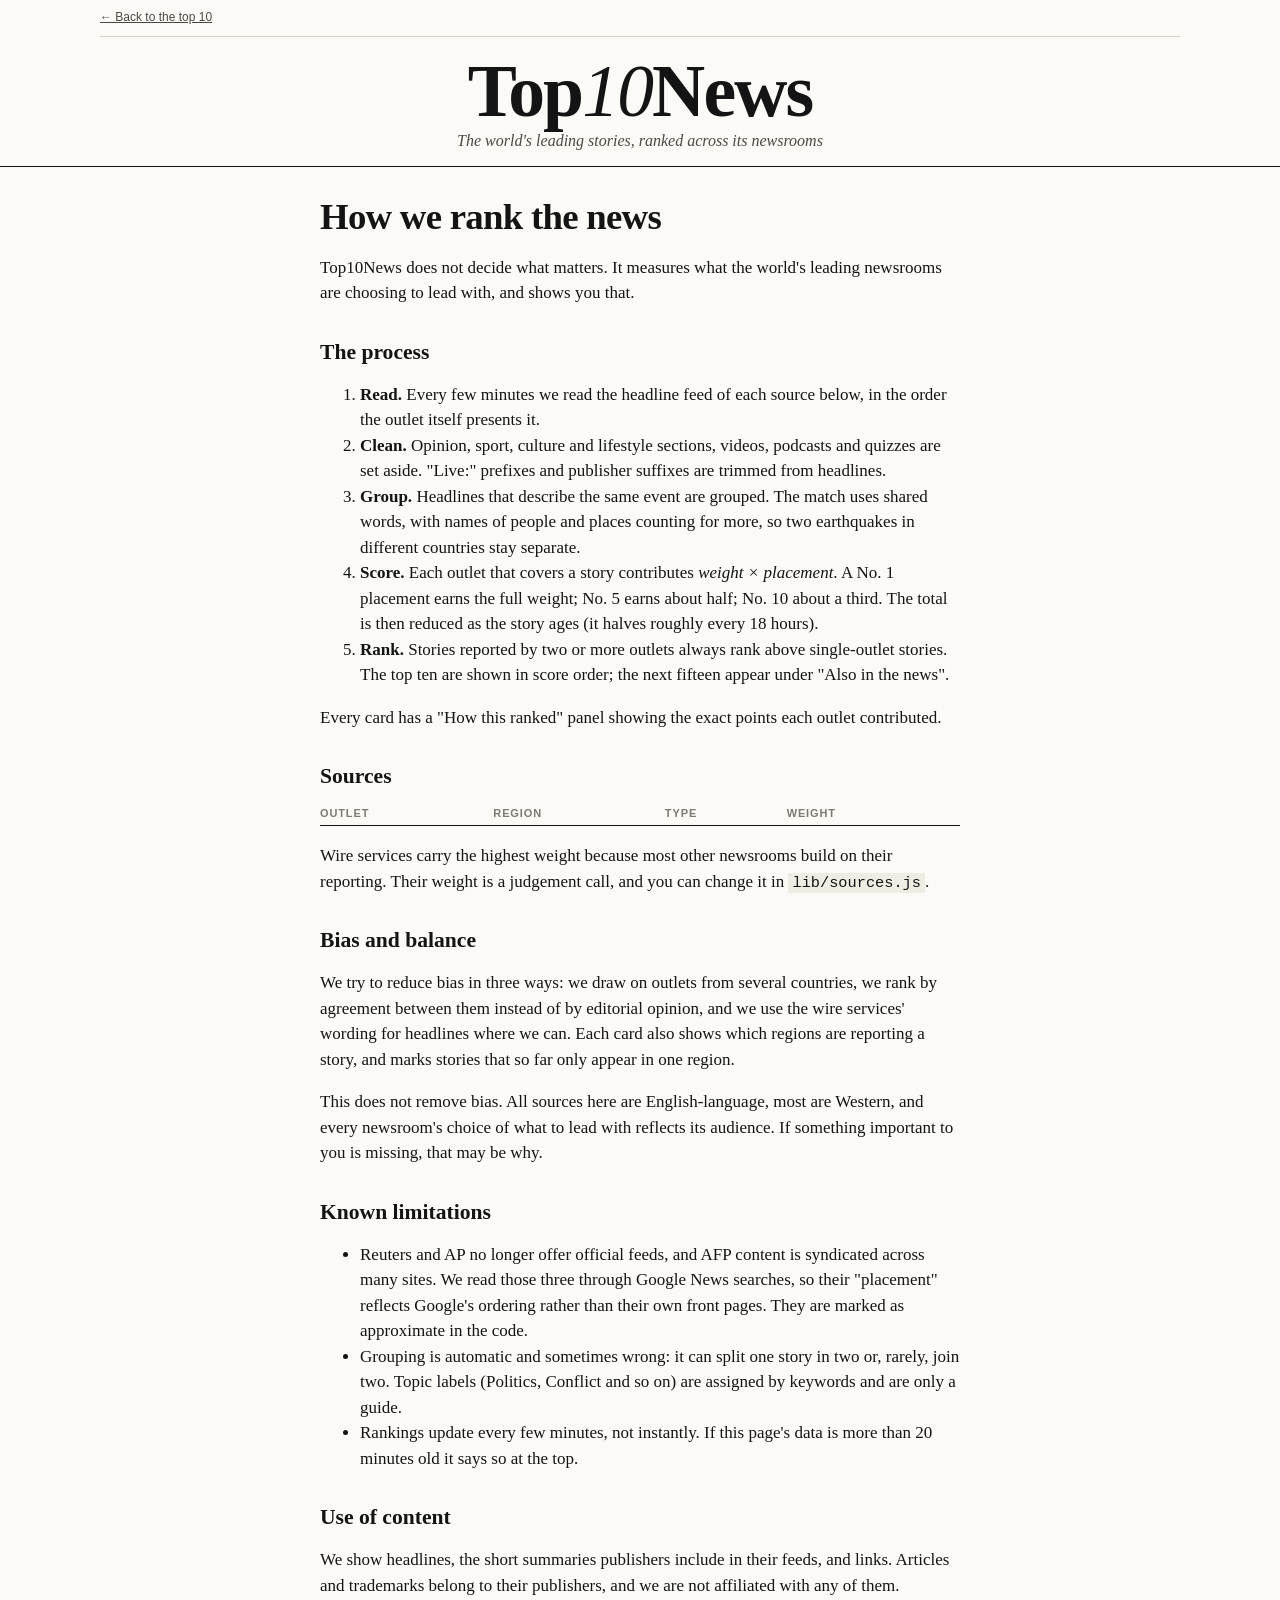
==== public/about.html @ ded1e488 "Redesign as a newspaper front page; add filtering, topics, regions, score breakdown, RSS, alerts, st" ====
<!doctype html>
<html lang="en">
<head>
<meta charset="utf-8">
<meta name="viewport" content="width=device-width, initial-scale=1">
<title>How Top10News ranks stories</title>
<meta name="description" content="Methodology, sources and limitations of Top10News.">
<link rel="icon" href="favicon.svg" type="image/svg+xml">
<link rel="stylesheet" href="style.css">
</head>
<body>
<header class="masthead"><div class="wrap">
  <div class="dateline"><a href="./">← Back to the top 10</a></div>
  <h1 class="nameplate"><a href="./">Top<i>10</i>News</a></h1>
  <p class="tagline">The world's leading stories, ranked across its newsrooms</p>
</div></header>
<main class="article">
  <h1>How we rank the news</h1>
  <p>Top10News does not decide what matters. It measures what the world's leading newsrooms are choosing to lead with, and shows you that.</p>

  <h2>The process</h2>
  <ol>
    <li><b>Read.</b> Every few minutes we read the headline feed of each source below, in the order the outlet itself presents it.</li>
    <li><b>Clean.</b> Opinion, sport, culture and lifestyle sections, videos, podcasts and quizzes are set aside. "Live:" prefixes and publisher suffixes are trimmed from headlines.</li>
    <li><b>Group.</b> Headlines that describe the same event are grouped. The match uses shared words, with names of people and places counting for more, so two earthquakes in different countries stay separate.</li>
    <li><b>Score.</b> Each outlet that covers a story contributes <i>weight × placement</i>. A No. 1 placement earns the full weight; No. 5 earns about half; No. 10 about a third. The total is then reduced as the story ages (it halves roughly every 18 hours).</li>
    <li><b>Rank.</b> Stories reported by two or more outlets always rank above single-outlet stories. The top ten are shown in score order; the next fifteen appear under "Also in the news".</li>
  </ol>
  <p>Every card has a "How this ranked" panel showing the exact points each outlet contributed.</p>

  <h2>Sources</h2>
  <table id="srcTable"><thead><tr><th>Outlet</th><th>Region</th><th>Type</th><th>Weight</th></tr></thead><tbody></tbody></table>
  <p>Wire services carry the highest weight because most other newsrooms build on their reporting. Their weight is a judgement call, and you can change it in <code>lib/sources.js</code>.</p>

  <h2>Bias and balance</h2>
  <p>We try to reduce bias in three ways: we draw on outlets from several countries, we rank by agreement between them instead of by editorial opinion, and we use the wire services' wording for headlines where we can. Each card also shows which regions are reporting a story, and marks stories that so far only appear in one region.</p>
  <p>This does not remove bias. All sources here are English-language, most are Western, and every newsroom's choice of what to lead with reflects its audience. If something important to you is missing, that may be why.</p>

  <h2>Known limitations</h2>
  <ul>
    <li>Reuters and AP no longer offer official feeds, and AFP content is syndicated across many sites. We read those three through Google News searches, so their "placement" reflects Google's ordering rather than their own front pages. They are marked as approximate in the code.</li>
    <li>Grouping is automatic and sometimes wrong: it can split one story in two or, rarely, join two. Topic labels (Politics, Conflict and so on) are assigned by keywords and are only a guide.</li>
    <li>Rankings update every few minutes, not instantly. If this page's data is more than 20 minutes old it says so at the top.</li>
  </ul>

  <h2>Use of content</h2>
  <p>We show headlines, the short summaries publishers include in their feeds, and links. Articles and trademarks belong to their publishers, and we are not affiliated with any of them.</p>
</main>
<script>
(async () => {
  let d;
  try { d = await (await fetch('api/top10')).json(); } catch { try { d = await (await fetch('data/top10.json')).json(); } catch { return; } }
  const tb = document.querySelector('#srcTable tbody');
  for (const s of d.sources || []) {
    const tr = document.createElement('tr');
    [s.name + (s.approx ? ' *' : ''), s.region, s.kind === 'wire' ? 'Wire service' : 'Newsroom', s.weight.toFixed(1)].forEach((t) => { const td = document.createElement('td'); td.textContent = t; tr.appendChild(td); });
    tb.appendChild(tr);
  }
  const note = document.createElement('p'); note.className = 'small'; note.textContent = '* Read via Google News; position is approximate.';
  tb.parentNode.after(note);
})();
</script>
</body>
</html>
---- public/style.css ----
:root{
  --paper:#fbfaf6; --ink:#141414; --soft:#4a4944; --faint:#7d7a71; --rule:#d6d1c4; --heavy:#141414;
  --accent:#a3231c; --mark:#fff0a6; --chip:#efece3;
  --serif:Charter,"Bitstream Charter","Sitka Text",Cambria,Georgia,serif;
  --sans:"Helvetica Neue",Helvetica,Arial,"Liberation Sans",sans-serif;
}
@media (prefers-color-scheme:dark){:root{
  --paper:#151413; --ink:#ece8de; --soft:#c0bcb0; --faint:#8f8b80; --rule:#34322d; --heavy:#ece8de;
  --accent:#e57a70; --mark:#5a4a12; --chip:#24221f;}}
*{box-sizing:border-box}
html{-webkit-text-size-adjust:100%}
body{margin:0;background:var(--paper);color:var(--ink);font:17px/1.5 var(--serif)}
a{color:inherit}
a:focus-visible,button:focus-visible,select:focus-visible,summary:focus-visible{outline:2px solid var(--accent);outline-offset:2px}
.wrap{max-width:1120px;margin:0 auto;padding:0 20px}
.skip{position:absolute;left:-999px;top:0;background:var(--ink);color:var(--paper);padding:8px 12px;z-index:10}
.skip:focus{left:0}

/* masthead */
.masthead{border-bottom:1px solid var(--heavy)}
.dateline{display:flex;justify-content:space-between;gap:12px;padding:10px 0;font:12px/1.3 var(--sans);color:var(--soft);border-bottom:1px solid var(--rule)}
.status::before{content:"";display:inline-block;width:7px;height:7px;border-radius:50%;background:var(--faint);margin-right:6px}
.status.live::before{background:var(--accent)}
.nameplate{margin:18px 0 4px;text-align:center;font:700 clamp(2.6rem,8vw,4.6rem)/1 var(--serif);letter-spacing:-.025em}
.nameplate a{text-decoration:none}
.nameplate i{font-weight:400}
.tagline{margin:0 0 16px;text-align:center;font:italic 1rem var(--serif);color:var(--soft)}
.sections{display:flex;justify-content:space-between;align-items:center;gap:16px;border-top:3px double var(--heavy);padding:0}
#topics{display:flex;overflow-x:auto;white-space:nowrap;scrollbar-width:none}
#topics a{font:600 12px/1 var(--sans);letter-spacing:.08em;text-transform:uppercase;text-decoration:none;padding:13px 12px 11px;border-bottom:3px solid transparent;color:var(--soft)}
#topics a:first-child{padding-left:0}
#topics a:hover{color:var(--ink)}
#topics a[aria-current=true]{color:var(--ink);border-bottom-color:var(--accent)}
.region{font:12px var(--sans);color:var(--soft);white-space:nowrap}
.region select{font:12px var(--sans);color:var(--ink);background:var(--paper);border:1px solid var(--rule);padding:4px 6px;margin-left:4px}

.banner{font:14px/1.4 var(--sans);text-align:center;padding:9px 20px;background:var(--ink);color:var(--paper)}
.banner.warn{background:var(--mark);color:#2b2300}

/* layout */
.page{display:grid;grid-template-columns:minmax(0,1fr) 290px;gap:0 36px;padding-top:8px;padding-bottom:40px}
.rail{border-left:1px solid var(--rule);padding-left:28px;padding-top:20px}
.rail-h{font:700 11px/1 var(--sans);letter-spacing:.12em;text-transform:uppercase;margin:0 0 12px;padding-top:10px;border-top:2px solid var(--heavy)}
.rail section{margin-bottom:30px}
.small{font:13px/1.45 var(--sans);color:var(--soft);margin:0 0 10px}
.muted{color:var(--faint)}
.changes,.sources{list-style:none;margin:0;padding:0;font:13px/1.4 var(--sans)}
.changes li{padding:8px 0;border-bottom:1px solid var(--rule)}
.changes time{color:var(--faint);margin-right:6px;font-variant-numeric:tabular-nums}
.sources{color:var(--soft)}
.sources li{display:inline}
.sources li:not(:last-child)::after{content:" · "}
.sources .bad{text-decoration:line-through}
.btn{font:600 12px var(--sans);letter-spacing:.04em;padding:8px 12px;background:transparent;color:var(--ink);border:1px solid var(--ink);cursor:pointer}
.btn:hover{background:var(--ink);color:var(--paper)}
.loading{padding:40px 0;color:var(--faint)}

/* stories */
.story{padding:20px 0;border-bottom:1px solid var(--rule)}
.story.flash{animation:marker 6s ease-out}
@keyframes marker{0%,40%{background:var(--mark)}100%{background:transparent}}
.kicker{font:700 11px/1.2 var(--sans);letter-spacing:.1em;text-transform:uppercase;color:var(--accent);margin:0 0 8px}
.kicker .where{color:var(--faint);font-weight:600}
.story h2,.story h3{margin:0 0 8px;font-weight:700;letter-spacing:-.012em;line-height:1.12}
.story h2 a,.story h3 a{text-decoration:none}
.story h2 a:hover,.story h3 a:hover{text-decoration:underline;text-decoration-thickness:1px;text-underline-offset:3px}
.story--lead{padding-top:22px}
.story--lead h2{font-size:clamp(1.95rem,4.2vw,2.85rem);line-height:1.06}
.stand{margin:0 0 10px;color:var(--soft);font-size:1.06rem;line-height:1.45}
.story--lead .stand{font-size:1.2rem}
.by{font:12.5px/1.5 var(--sans);color:var(--faint);margin:0}
.by a{color:var(--soft);text-underline-offset:2px}
.by b a{font-weight:700;color:var(--ink)}
.by .flag{color:var(--accent)}
.pair{display:grid;grid-template-columns:1fr 1fr}
.pair .story{border-right:1px solid var(--rule);padding-right:22px}
.pair .story + .story{padding-left:22px;padding-right:0;border-right:0}
.pair h3{font-size:1.55rem}
.row{display:grid;grid-template-columns:54px 1fr;gap:0 4px}
.row .num{font:400 2.5rem/1 var(--serif);color:var(--faint);padding-top:20px;font-variant-numeric:lining-nums}
.row h3{font-size:1.3rem}
.row .story{padding-left:0}
.why{margin-top:10px;font:13px/1.4 var(--sans)}
.why summary{cursor:pointer;color:var(--faint);display:inline}
.why summary:hover{color:var(--ink)}
.why table{border-collapse:collapse;width:100%;margin:8px 0 4px;max-width:520px;font-variant-numeric:tabular-nums}
.why th{font-weight:600;font-size:11px;text-transform:uppercase;letter-spacing:.07em;color:var(--faint);text-align:left;padding:4px 8px 4px 0;border-bottom:1px solid var(--heavy)}
.why td{padding:4px 8px 4px 0;border-bottom:1px solid var(--rule)}
.why td:nth-child(n+3),.why th:nth-child(n+3){text-align:right;padding-right:0}
.why p{margin:6px 0 0;color:var(--soft)}
.section-h{font:700 11px/1 var(--sans);letter-spacing:.12em;text-transform:uppercase;margin:34px 0 4px;padding-top:10px;border-top:2px solid var(--heavy)}
.compact{list-style:none;margin:0;padding:0}
.compact li{display:grid;grid-template-columns:34px 1fr;padding:10px 0;border-bottom:1px solid var(--rule);font-size:1.02rem;line-height:1.3}
.compact .n{font:600 13px var(--sans);color:var(--faint);padding-top:3px}
.compact .by{display:block;margin-top:3px}
.empty{padding:40px 0;color:var(--faint);font-style:italic}

/* footer & about */
.foot{border-top:3px double var(--heavy);padding:18px 0 40px;font:13px/1.5 var(--sans);color:var(--soft)}
.article{max-width:680px;margin:0 auto;padding:30px 20px 60px}
.article h1{font:700 2.3rem/1.1 var(--serif);letter-spacing:-.02em;margin:0 0 10px}
.article h2{font:700 1.35rem var(--serif);margin:34px 0 8px}
.article p,.article li{color:var(--ink)}
.article table{border-collapse:collapse;width:100%;font:14px var(--sans);margin:12px 0}
.article th{text-align:left;font-size:11px;letter-spacing:.08em;text-transform:uppercase;color:var(--faint);border-bottom:1px solid var(--heavy);padding:6px 8px 6px 0}
.article td{padding:7px 8px 7px 0;border-bottom:1px solid var(--rule)}
.article code{font:.9em ui-monospace,Menlo,Consolas,monospace;background:var(--chip);padding:1px 4px}

@media (max-width:860px){
  .page{grid-template-columns:1fr}
  .rail{border-left:0;padding-left:0;border-top:1px solid var(--heavy);margin-top:10px}
}
@media (max-width:620px){
  body{font-size:16px}
  .sections{flex-direction:column;align-items:stretch;gap:0}
  .region{padding:8px 0 10px}
  #topics{width:100%}
  .pair{grid-template-columns:1fr}
  .pair .story,.pair .story + .story{border-right:0;padding-left:0;padding-right:0}
  .row{grid-template-columns:38px 1fr}
  .row .num{font-size:1.8rem}
}
@media (prefers-reduced-motion:reduce){.story.flash{animation:none;background:var(--mark)}}
@media print{.rail,.sections,.banner,.skip{display:none}.page{display:block}}
.sections>*{min-width:0}
#topics{flex:1 1 auto}
.dateline span:last-child{text-align:right}
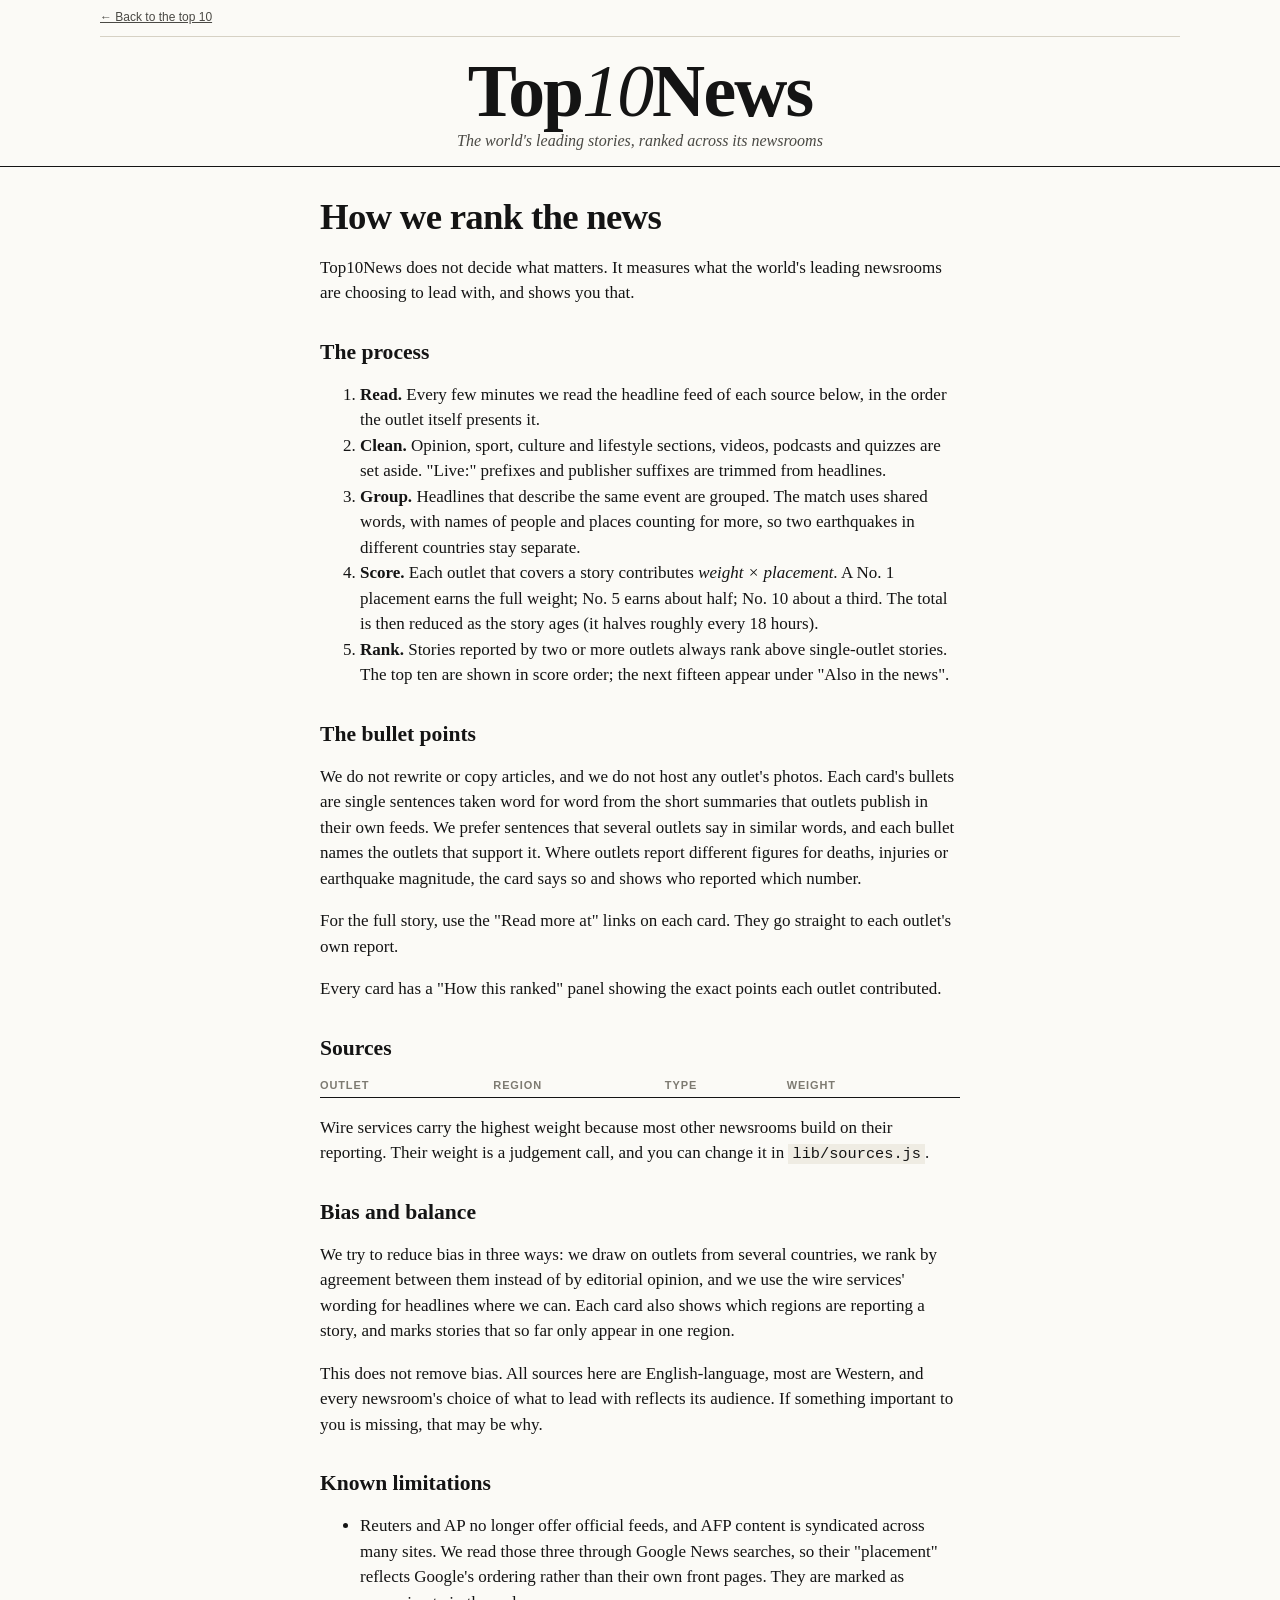
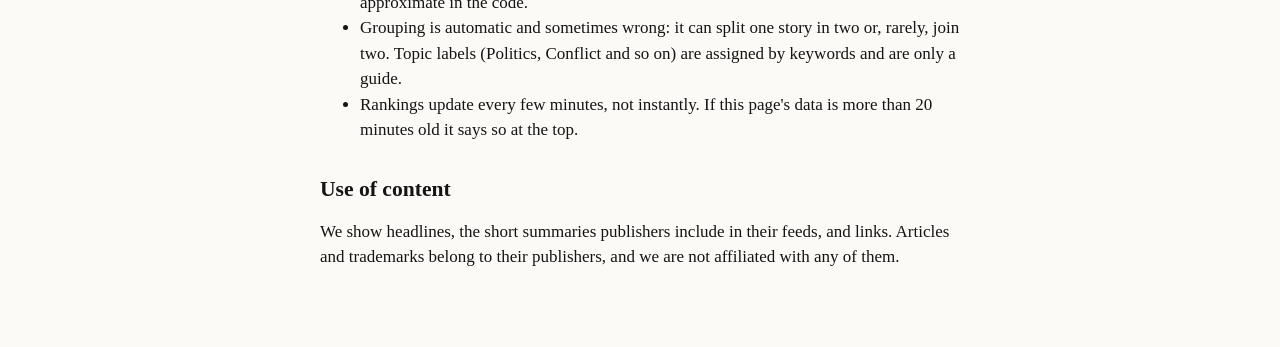
==== commit f220de9f: "Show sourced key points, flag conflicting figures, add read-more links to every outlet Co-Authored-B" ====
--- a/public/about.html
+++ b/public/about.html
@@ -26,6 +26,9 @@
     <li><b>Score.</b> Each outlet that covers a story contributes <i>weight × placement</i>. A No. 1 placement earns the full weight; No. 5 earns about half; No. 10 about a third. The total is then reduced as the story ages (it halves roughly every 18 hours).</li>
     <li><b>Rank.</b> Stories reported by two or more outlets always rank above single-outlet stories. The top ten are shown in score order; the next fifteen appear under "Also in the news".</li>
   </ol>
+  <h2>The bullet points</h2>
+  <p>We do not rewrite or copy articles, and we do not host any outlet's photos. Each card's bullets are single sentences taken word for word from the short summaries that outlets publish in their own feeds. We prefer sentences that several outlets say in similar words, and each bullet names the outlets that support it. Where outlets report different figures for deaths, injuries or earthquake magnitude, the card says so and shows who reported which number.</p>
+  <p>For the full story, use the "Read more at" links on each card. They go straight to each outlet's own report.</p>
   <p>Every card has a "How this ranked" panel showing the exact points each outlet contributed.</p>
 
   <h2>Sources</h2>
--- a/public/style.css
+++ b/public/style.css
@@ -125,3 +125,13 @@
 .sections>*{min-width:0}
 #topics{flex:1 1 auto}
 .dateline span:last-child{text-align:right}
+
+/* key points */
+.points{margin:2px 0 12px;padding-left:1.15em;color:var(--ink)}
+.points li{margin:0 0 6px;padding-left:2px;line-height:1.4}
+.story--lead .points{font-size:1.14rem}
+.points li::marker{color:var(--accent)}
+.attr{font:12px var(--sans);color:var(--faint);white-space:normal}
+.differ{font:13px/1.45 var(--sans);margin:0 0 10px;padding:6px 0 6px 10px;border-left:3px solid var(--accent);color:var(--soft)}
+.more{font:13px/1.5 var(--sans);margin:0 0 8px;color:var(--soft)}
+.more a{text-underline-offset:2px;color:var(--ink)}
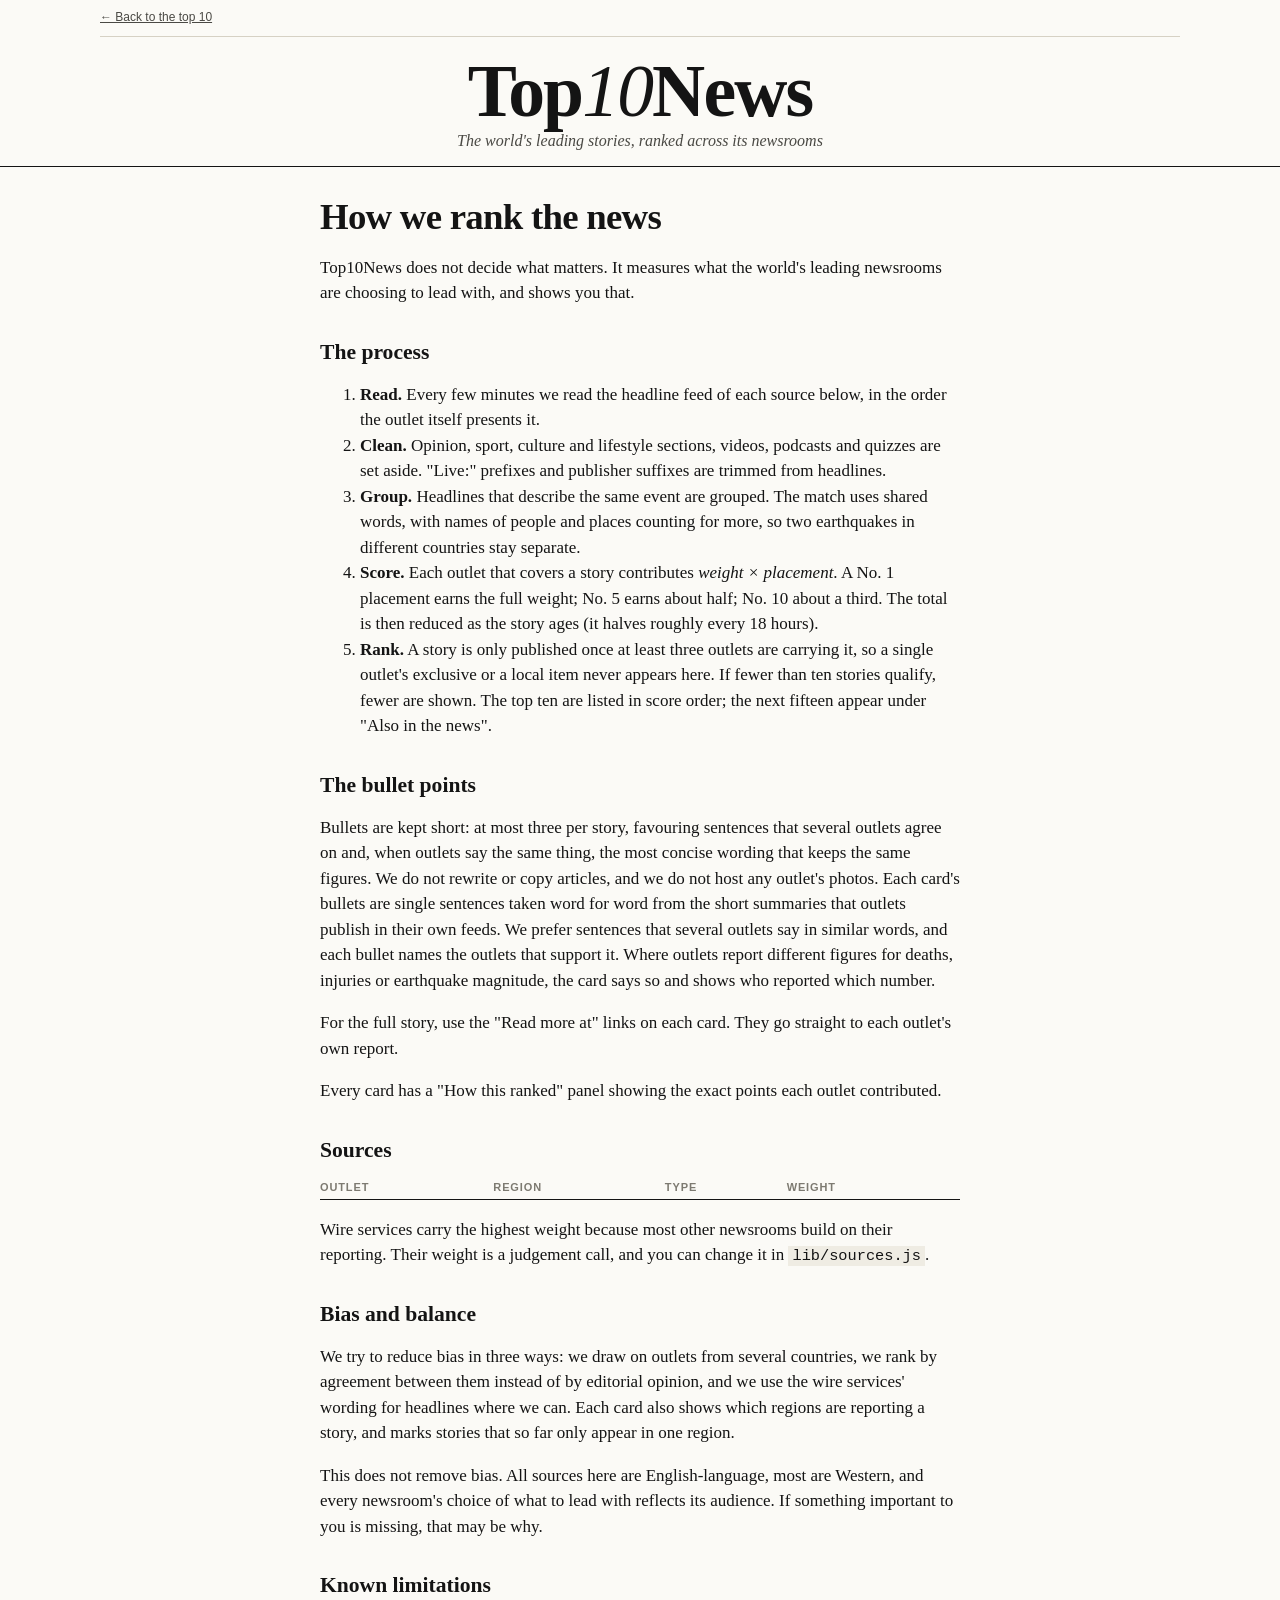
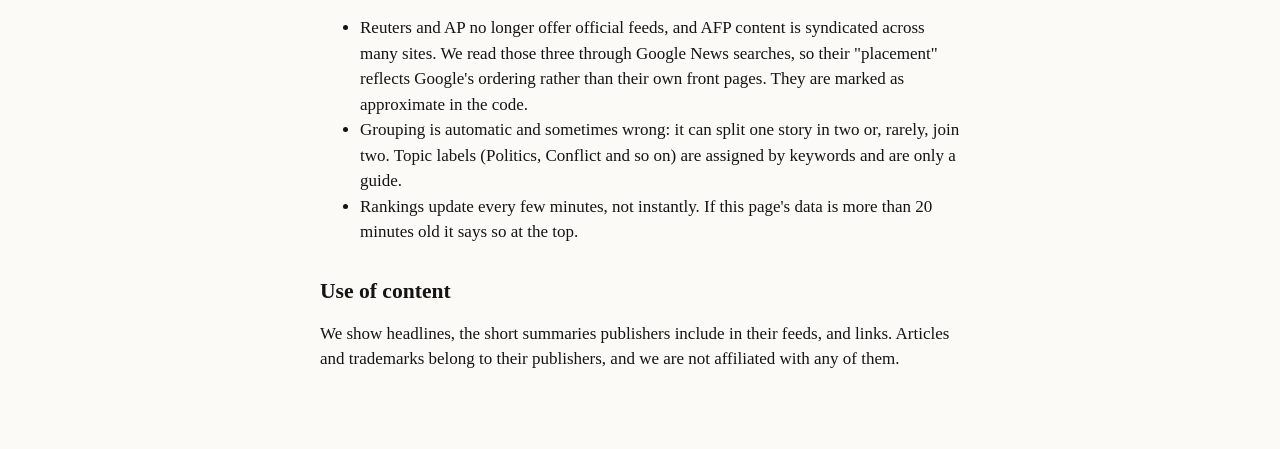
==== commit 8bbd2017: "Require 3+ sources per story, enlarge ranks 1-3, condense key points Co-Authored-By: Claude Sonnet 5" ====
--- a/public/about.html
+++ b/public/about.html
@@ -24,10 +24,10 @@
     <li><b>Clean.</b> Opinion, sport, culture and lifestyle sections, videos, podcasts and quizzes are set aside. "Live:" prefixes and publisher suffixes are trimmed from headlines.</li>
     <li><b>Group.</b> Headlines that describe the same event are grouped. The match uses shared words, with names of people and places counting for more, so two earthquakes in different countries stay separate.</li>
     <li><b>Score.</b> Each outlet that covers a story contributes <i>weight × placement</i>. A No. 1 placement earns the full weight; No. 5 earns about half; No. 10 about a third. The total is then reduced as the story ages (it halves roughly every 18 hours).</li>
-    <li><b>Rank.</b> Stories reported by two or more outlets always rank above single-outlet stories. The top ten are shown in score order; the next fifteen appear under "Also in the news".</li>
+    <li><b>Rank.</b> A story is only published once at least three outlets are carrying it, so a single outlet's exclusive or a local item never appears here. If fewer than ten stories qualify, fewer are shown. The top ten are listed in score order; the next fifteen appear under "Also in the news".</li>
   </ol>
   <h2>The bullet points</h2>
-  <p>We do not rewrite or copy articles, and we do not host any outlet's photos. Each card's bullets are single sentences taken word for word from the short summaries that outlets publish in their own feeds. We prefer sentences that several outlets say in similar words, and each bullet names the outlets that support it. Where outlets report different figures for deaths, injuries or earthquake magnitude, the card says so and shows who reported which number.</p>
+  <p>Bullets are kept short: at most three per story, favouring sentences that several outlets agree on and, when outlets say the same thing, the most concise wording that keeps the same figures. We do not rewrite or copy articles, and we do not host any outlet's photos. Each card's bullets are single sentences taken word for word from the short summaries that outlets publish in their own feeds. We prefer sentences that several outlets say in similar words, and each bullet names the outlets that support it. Where outlets report different figures for deaths, injuries or earthquake magnitude, the card says so and shows who reported which number.</p>
   <p>For the full story, use the "Read more at" links on each card. They go straight to each outlet's own report.</p>
   <p>Every card has a "How this ranked" panel showing the exact points each outlet contributed.</p>
 
--- a/public/style.css
+++ b/public/style.css
@@ -135,3 +135,16 @@
 .differ{font:13px/1.45 var(--sans);margin:0 0 10px;padding:6px 0 6px 10px;border-left:3px solid var(--accent);color:var(--soft)}
 .more{font:13px/1.5 var(--sans);margin:0 0 8px;color:var(--soft)}
 .more a{text-underline-offset:2px;color:var(--ink)}
+
+/* large numerals for the top three */
+.story.numbered{display:grid;grid-template-columns:auto minmax(0,1fr);gap:0 20px;align-items:start}
+.bignum{font:700 6.2rem/.8 var(--serif);color:var(--accent);min-width:.62em;text-align:center;letter-spacing:-.04em;padding-top:2px}
+.story--second .bignum{font-size:4.2rem;gap:0}
+.story--second.numbered{gap:0 14px}
+.thin{padding-top:14px}
+.points{margin-bottom:8px}
+@media (max-width:620px){
+  .story.numbered{gap:0 12px}
+  .bignum{font-size:3.6rem}
+  .story--second .bignum{font-size:3.2rem}
+}
